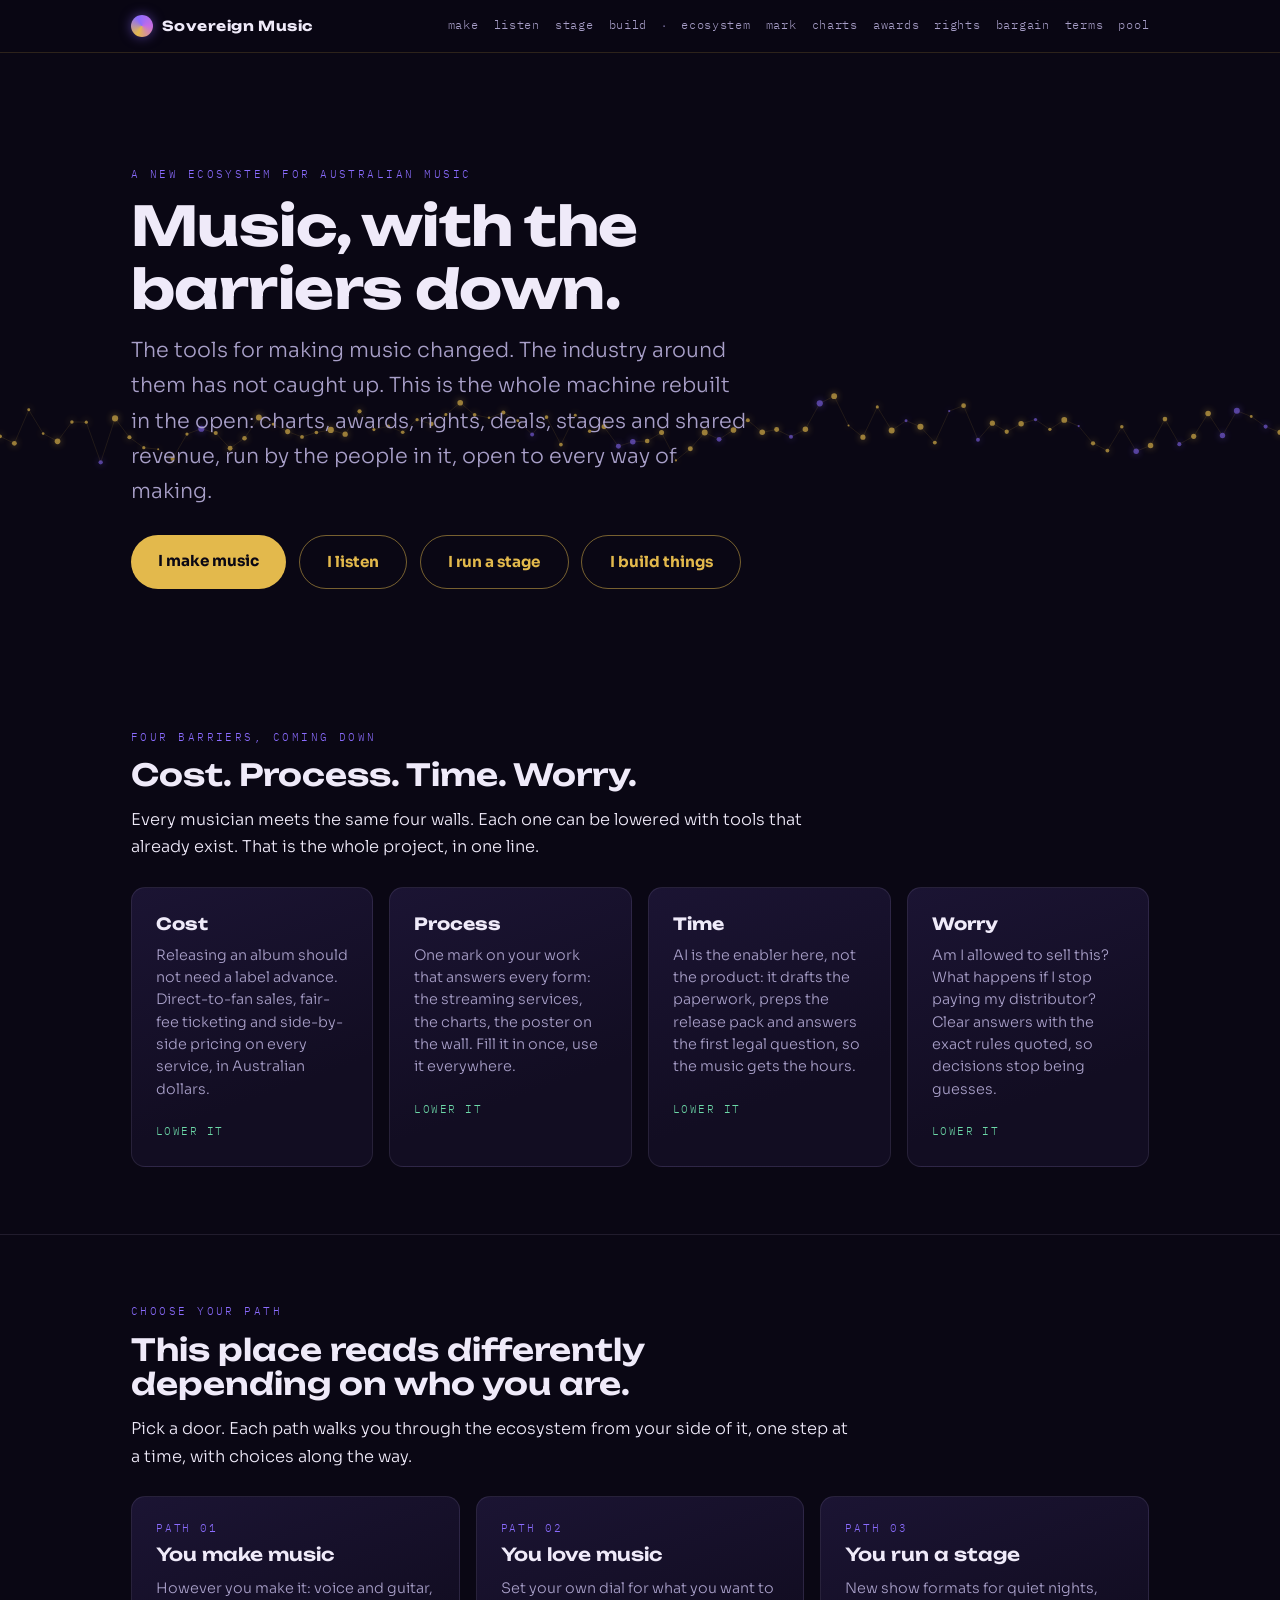
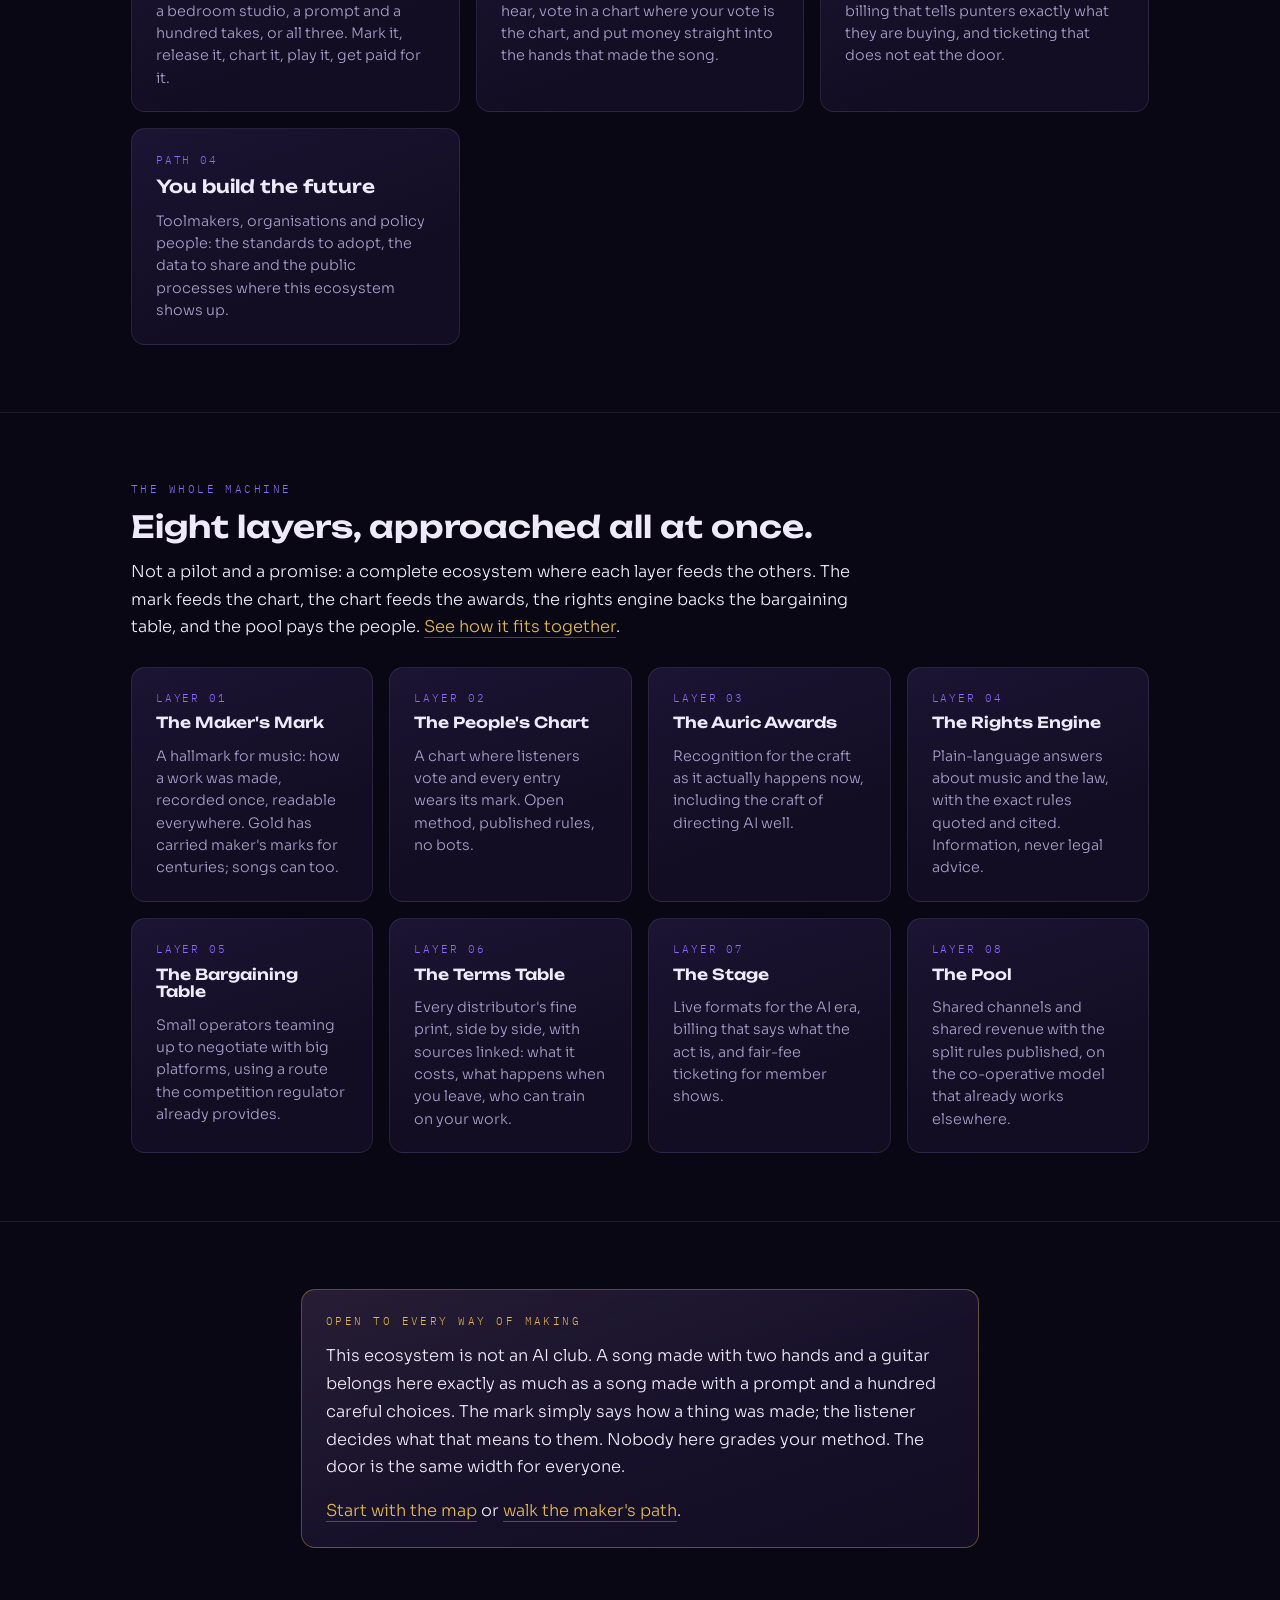
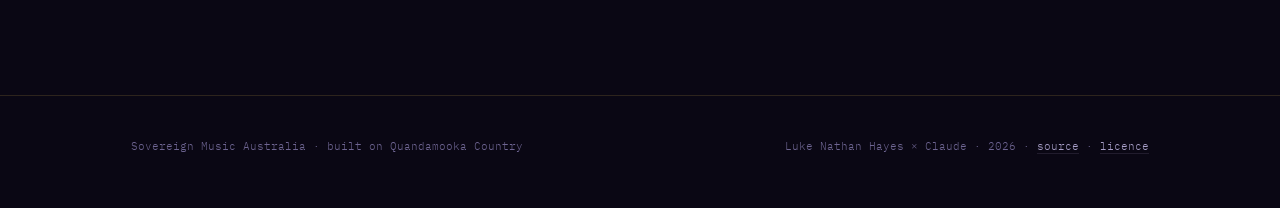
==== index.html @ 795845a3 "Sovereign Music Australia: the ecosystem site, first full build A gate, four paths and eight layers:" ====
<!DOCTYPE html>
<html lang="en-AU">
<head>
<meta charset="UTF-8">
<meta name="viewport" content="width=device-width, initial-scale=1.0">
<title>Sovereign Music Australia</title>
<meta name="description" content="A complete ecosystem for music made with today's tools: charts, awards, rights, deals, stages and shared revenue, run by the people in it.">
<link rel="preconnect" href="https://fonts.googleapis.com">
<link rel="preconnect" href="https://fonts.gstatic.com" crossorigin>
<link rel="stylesheet" href="https://fonts.googleapis.com/css2?family=Unbounded:wght@500;600;700&family=Sora:wght@300;400;600;700&family=IBM+Plex+Mono:wght@400;500&display=swap">
<link rel="stylesheet" href="assets/style.css">
</head>
<body>

<div id="site-header"></div>

<section class="hero">
  <canvas id="hero-canvas" aria-hidden="true"></canvas>
  <div class="wrap">
    <p class="eyebrow">A new ecosystem for Australian music</p>
    <h1>Music, with the<br>barriers down.</h1>
    <p class="lede">The tools for making music changed. The industry around them has not caught up. This is the whole machine rebuilt in the open: charts, awards, rights, deals, stages and shared revenue, run by the people in it, open to every way of making.</p>
    <div class="cta-row">
      <a class="cta" href="artist.html">I make music</a>
      <a class="cta ghost" href="listener.html">I listen</a>
      <a class="cta ghost" href="venue.html">I run a stage</a>
      <a class="cta ghost" href="allies.html">I build things</a>
    </div>
  </div>
</section>

<section class="block">
  <div class="wrap">
    <p class="eyebrow">Four barriers, coming down</p>
    <h2>Cost. Process. Time. Worry.</h2>
    <p class="narrow" style="margin-left:0">Every musician meets the same four walls. Each one can be lowered with tools that already exist. That is the whole project, in one line.</p>
    <div class="grid four" style="margin-top:1.6rem">
      <div class="card barrier reveal">
        <span class="word">Cost</span>
        <p class="d">Releasing an album should not need a label advance. Direct-to-fan sales, fair-fee ticketing and side-by-side pricing on every service, in Australian dollars.</p>
        <span class="down">lower it</span>
      </div>
      <div class="card barrier reveal">
        <span class="word">Process</span>
        <p class="d">One mark on your work that answers every form: the streaming services, the charts, the poster on the wall. Fill it in once, use it everywhere.</p>
        <span class="down">lower it</span>
      </div>
      <div class="card barrier reveal">
        <span class="word">Time</span>
        <p class="d">AI is the enabler here, not the product: it drafts the paperwork, preps the release pack and answers the first legal question, so the music gets the hours.</p>
        <span class="down">lower it</span>
      </div>
      <div class="card barrier reveal">
        <span class="word">Worry</span>
        <p class="d">Am I allowed to sell this? What happens if I stop paying my distributor? Clear answers with the exact rules quoted, so decisions stop being guesses.</p>
        <span class="down">lower it</span>
      </div>
    </div>
  </div>
</section>

<section class="block">
  <div class="wrap">
    <p class="eyebrow">Choose your path</p>
    <h2>This place reads differently depending on who you are.</h2>
    <p class="narrow" style="margin-left:0">Pick a door. Each path walks you through the ecosystem from your side of it, one step at a time, with choices along the way.</p>
    <div class="grid two" style="margin-top:1.6rem">
      <a class="card reveal" href="artist.html">
        <span class="n">Path 01</span>
        <h3 style="color:var(--plat)">You make music</h3>
        <p class="d">However you make it: voice and guitar, a bedroom studio, a prompt and a hundred takes, or all three. Mark it, release it, chart it, play it, get paid for it.</p>
      </a>
      <a class="card reveal" href="listener.html">
        <span class="n">Path 02</span>
        <h3 style="color:var(--plat)">You love music</h3>
        <p class="d">Set your own dial for what you want to hear, vote in a chart where your vote is the chart, and put money straight into the hands that made the song.</p>
      </a>
      <a class="card reveal" href="venue.html">
        <span class="n">Path 03</span>
        <h3 style="color:var(--plat)">You run a stage</h3>
        <p class="d">New show formats for quiet nights, billing that tells punters exactly what they are buying, and ticketing that does not eat the door.</p>
      </a>
      <a class="card reveal" href="allies.html">
        <span class="n">Path 04</span>
        <h3 style="color:var(--plat)">You build the future</h3>
        <p class="d">Toolmakers, organisations and policy people: the standards to adopt, the data to share and the public processes where this ecosystem shows up.</p>
      </a>
    </div>
  </div>
</section>

<section class="block">
  <div class="wrap">
    <p class="eyebrow">The whole machine</p>
    <h2>Eight layers, approached all at once.</h2>
    <p class="narrow" style="margin-left:0">Not a pilot and a promise: a complete ecosystem where each layer feeds the others. The mark feeds the chart, the chart feeds the awards, the rights engine backs the bargaining table, and the pool pays the people. <a href="ecosystem.html">See how it fits together</a>.</p>
    <div class="grid three" style="margin-top:1.6rem">
      <a class="card reveal" href="hallmark.html"><span class="n">Layer 01</span><h4>The Maker's Mark</h4><p class="d">A hallmark for music: how a work was made, recorded once, readable everywhere. Gold has carried maker's marks for centuries; songs can too.</p></a>
      <a class="card reveal" href="charts.html"><span class="n">Layer 02</span><h4>The People's Chart</h4><p class="d">A chart where listeners vote and every entry wears its mark. Open method, published rules, no bots.</p></a>
      <a class="card reveal" href="awards.html"><span class="n">Layer 03</span><h4>The Auric Awards</h4><p class="d">Recognition for the craft as it actually happens now, including the craft of directing AI well.</p></a>
      <a class="card reveal" href="rights.html"><span class="n">Layer 04</span><h4>The Rights Engine</h4><p class="d">Plain-language answers about music and the law, with the exact rules quoted and cited. Information, never legal advice.</p></a>
      <a class="card reveal" href="bargain.html"><span class="n">Layer 05</span><h4>The Bargaining Table</h4><p class="d">Small operators teaming up to negotiate with big platforms, using a route the competition regulator already provides.</p></a>
      <a class="card reveal" href="terms.html"><span class="n">Layer 06</span><h4>The Terms Table</h4><p class="d">Every distributor's fine print, side by side, with sources linked: what it costs, what happens when you leave, who can train on your work.</p></a>
      <a class="card reveal" href="venue.html"><span class="n">Layer 07</span><h4>The Stage</h4><p class="d">Live formats for the AI era, billing that says what the act is, and fair-fee ticketing for member shows.</p></a>
      <a class="card reveal" href="pool.html"><span class="n">Layer 08</span><h4>The Pool</h4><p class="d">Shared channels and shared revenue with the split rules published, on the co-operative model that already works elsewhere.</p></a>
    </div>
  </div>
</section>

<section class="block">
  <div class="wrap narrow" style="margin-left:auto">
    <div class="card regal reveal">
      <p class="eyebrow" style="color:var(--aurum)">Open to every way of making</p>
      <p>This ecosystem is not an AI club. A song made with two hands and a guitar belongs here exactly as much as a song made with a prompt and a hundred careful choices. The mark simply says how a thing was made; the listener decides what that means to them. Nobody here grades your method. The door is the same width for everyone.</p>
      <p style="margin-bottom:0"><a href="ecosystem.html">Start with the map</a> or <a href="artist.html">walk the maker's path</a>.</p>
    </div>
  </div>
</section>

<div id="site-footer"></div>

<script src="assets/site-nav.js" defer></script>
<script src="assets/motion.js" defer></script>
</body>
</html>
---- assets/style.css ----
/* Sovereign Music Australia · shared design system
   Royal futurist: midnight violet ground, aurum gold, electric royal accent.
   Single committed dark theme. Fonts: Unbounded (display), Sora (body), IBM Plex Mono (data). */

:root {
  --void: #0A0714;
  --midnight: #120D22;
  --veil: #1B1433;
  --raise: #241A42;
  --aurum: #E3B94C;
  --aurum-deep: #9C7A1E;
  --aurum-glow: rgba(227, 185, 76, 0.14);
  --royal: #8B6CFF;
  --royal-deep: #5335C8;
  --plasma: #C86CE3;
  --plat: #EFEAF9;
  --plat-soft: #A89FC8;
  --plat-faint: #6E6592;
  --line: rgba(227, 185, 76, 0.16);
  --line-soft: rgba(168, 159, 200, 0.14);
  --good: #6CD9A8;
  --note: #E3B94C;
  --radius: 14px;
}

* { box-sizing: border-box; }
html { scroll-behavior: smooth; }
@media (prefers-reduced-motion: reduce) {
  html { scroll-behavior: auto; }
  *, *::before, *::after { animation-duration: 0.01ms !important; animation-iteration-count: 1 !important; transition-duration: 0.01ms !important; }
}

body {
  margin: 0;
  background:
    radial-gradient(1200px 600px at 80% -10%, rgba(83, 53, 200, 0.18), transparent 60%),
    radial-gradient(900px 500px at 10% 110%, rgba(156, 122, 30, 0.10), transparent 60%),
    var(--void);
  color: var(--plat);
  font-family: "Sora", "Segoe UI", sans-serif;
  font-weight: 300;
  font-size: 1.02rem;
  line-height: 1.7;
  min-height: 100vh;
}

h1, h2, h3, h4 {
  font-family: "Unbounded", "Arial Black", sans-serif;
  line-height: 1.15;
  text-wrap: balance;
  font-weight: 600;
  margin: 0 0 0.8rem;
}
h1 { font-size: clamp(1.9rem, 5.5vw, 3.4rem); font-weight: 700; letter-spacing: -0.01em; }
h2 { font-size: clamp(1.35rem, 3vw, 1.9rem); margin-top: 0; }
h3 { font-size: 1.12rem; color: var(--aurum); margin-top: 2rem; }
h4 { font-size: 0.95rem; margin-top: 1.4rem; }
p { margin: 0 0 1rem; color: var(--plat); }
p.soft, .soft { color: var(--plat-soft); }
a { color: var(--aurum); text-decoration: none; border-bottom: 1px solid rgba(227, 185, 76, 0.35); transition: border-color 0.2s, color 0.2s; }
a:hover { color: #F2CE72; border-bottom-color: var(--aurum); }
a:focus-visible, button:focus-visible { outline: 2px solid var(--royal); outline-offset: 3px; border-radius: 2px; }
strong { font-weight: 600; color: var(--plat); }
ul, ol { margin: 0 0 1.1rem; padding-left: 1.25rem; }
li { margin-bottom: 0.5rem; color: var(--plat); }
li::marker { color: var(--aurum-deep); }

.mono { font-family: "IBM Plex Mono", monospace; }
.eyebrow {
  font-family: "IBM Plex Mono", monospace;
  font-size: 0.7rem;
  letter-spacing: 0.22em;
  text-transform: uppercase;
  color: var(--royal);
  margin: 0 0 0.7rem;
}
.gloss {
  color: var(--plat-soft);
  font-size: 0.88rem;
}

/* ---------- layout ---------- */
.wrap { max-width: 1060px; margin: 0 auto; padding: 0 1.3rem; }
.narrow { max-width: 720px; margin-left: auto; margin-right: auto; }
section.block { padding: 4.2rem 0; }
section.block + section.block { border-top: 1px solid var(--line-soft); }

.hero {
  position: relative;
  padding: 7rem 0 4.5rem;
  overflow: hidden;
}
.hero .lede {
  font-size: clamp(1.05rem, 2vw, 1.3rem);
  color: var(--plat-soft);
  max-width: 620px;
  font-weight: 300;
}
#hero-canvas {
  position: absolute; inset: 0;
  width: 100%; height: 100%;
  z-index: -1; opacity: 0.85;
}

/* ---------- header / nav ---------- */
.site-head {
  position: sticky; top: 0; z-index: 50;
  background: rgba(10, 7, 20, 0.82);
  backdrop-filter: blur(14px);
  border-bottom: 1px solid var(--line);
}
.site-head .bar {
  max-width: 1060px; margin: 0 auto; padding: 0.75rem 1.3rem;
  display: flex; align-items: center; gap: 1.2rem; flex-wrap: wrap;
}
.site-head .crest {
  font-family: "Unbounded", sans-serif;
  font-size: 0.86rem; font-weight: 700; letter-spacing: 0.04em;
  color: var(--plat); border: none;
  display: flex; align-items: center; gap: 0.55rem;
  white-space: nowrap;
}
.site-head .crest .sigil {
  width: 22px; height: 22px; border-radius: 50%;
  background: conic-gradient(from 210deg, var(--aurum), var(--royal), var(--plasma), var(--aurum));
  box-shadow: 0 0 12px rgba(139, 108, 255, 0.5);
  flex-shrink: 0;
}
.site-head nav { display: flex; gap: 0.15rem 0.95rem; flex-wrap: wrap; margin-left: auto; }
.site-head nav a {
  font-family: "IBM Plex Mono", monospace;
  font-size: 0.72rem; letter-spacing: 0.06em;
  color: var(--plat-soft); border-bottom: 1px solid transparent;
  padding: 0.2rem 0;
}
.site-head nav a:hover { color: var(--aurum); }
.site-head nav a[aria-current="page"] { color: var(--aurum); border-bottom-color: var(--aurum); }
.site-head nav .divider { color: var(--plat-faint); user-select: none; }

/* ---------- cards / grids ---------- */
.grid { display: grid; gap: 1rem; }
.grid.two { grid-template-columns: repeat(auto-fit, minmax(280px, 1fr)); }
.grid.three { grid-template-columns: repeat(auto-fit, minmax(230px, 1fr)); }
.grid.four { grid-template-columns: repeat(auto-fit, minmax(190px, 1fr)); }

.card {
  background: linear-gradient(160deg, var(--veil), var(--midnight) 70%);
  border: 1px solid var(--line-soft);
  border-radius: var(--radius);
  padding: 1.4rem 1.5rem;
  transition: transform 0.25s, border-color 0.25s, box-shadow 0.25s;
}
.card:hover { border-color: var(--line); }
a.card { border-bottom: 1px solid var(--line-soft); color: var(--plat); display: block; }
a.card:hover {
  transform: translateY(-3px);
  border-color: rgba(227, 185, 76, 0.45);
  box-shadow: 0 12px 32px rgba(0, 0, 0, 0.4), 0 0 0 1px rgba(227, 185, 76, 0.12);
}
.card .n {
  font-family: "IBM Plex Mono", monospace;
  font-size: 0.66rem; letter-spacing: 0.18em; color: var(--royal);
  text-transform: uppercase; display: block; margin-bottom: 0.4rem;
}
.card h3, .card h4 { margin-top: 0; }
.card p:last-child { margin-bottom: 0; }
.card .d { font-size: 0.9rem; color: var(--plat-soft); line-height: 1.55; }

.regal {
  border: 1px solid rgba(227, 185, 76, 0.35);
  background:
    linear-gradient(160deg, rgba(227, 185, 76, 0.06), transparent 55%),
    linear-gradient(160deg, var(--veil), var(--midnight));
}

/* ---------- choose-your-path ---------- */
.choices { display: flex; gap: 0.7rem; flex-wrap: wrap; margin: 1.2rem 0; }
button.choice {
  font-family: "Sora", sans-serif; font-weight: 600; font-size: 0.92rem;
  color: var(--plat); background: var(--veil);
  border: 1px solid var(--line-soft); border-radius: 999px;
  padding: 0.65rem 1.3rem; cursor: pointer;
  transition: border-color 0.2s, background 0.2s, color 0.2s;
}
button.choice:hover { border-color: var(--aurum); color: var(--aurum); }
button.choice[aria-pressed="true"] {
  background: var(--aurum); color: var(--void);
  border-color: var(--aurum); font-weight: 700;
}
[data-branch] { display: none; }
[data-branch].open { display: block; animation: rise 0.5s ease both; }
@keyframes rise { from { opacity: 0; transform: translateY(12px); } to { opacity: 1; transform: none; } }

/* ---------- journey steps ---------- */
.steps { counter-reset: step; display: grid; gap: 1rem; margin: 1.4rem 0; }
.step {
  counter-increment: step;
  display: grid; grid-template-columns: auto 1fr; gap: 1.1rem;
  background: var(--midnight);
  border: 1px solid var(--line-soft); border-radius: var(--radius);
  padding: 1.2rem 1.4rem;
}
.step::before {
  content: counter(step, decimal-leading-zero);
  font-family: "Unbounded", sans-serif; font-weight: 700;
  font-size: 1.3rem; color: var(--aurum);
  align-self: start; line-height: 1.3;
}
.step h4 { margin: 0 0 0.3rem; }
.step p { margin-bottom: 0.4rem; font-size: 0.94rem; color: var(--plat-soft); }
.step p:last-child { margin-bottom: 0; }

/* ---------- barriers ---------- */
.barrier { text-align: left; }
.barrier .word {
  font-family: "Unbounded", sans-serif; font-weight: 700; font-size: 1.05rem;
  color: var(--plat); display: block; margin-bottom: 0.3rem;
}
.barrier .down {
  font-family: "IBM Plex Mono", monospace; font-size: 0.66rem;
  letter-spacing: 0.14em; color: var(--good); text-transform: uppercase;
}

/* ---------- dial ---------- */
.dial-wrap { margin: 1.6rem 0; }
.dial-row { display: grid; grid-template-columns: minmax(110px, auto) 1fr auto; gap: 0.9rem; align-items: center; margin-bottom: 0.9rem; }
.dial-row label { font-family: "IBM Plex Mono", monospace; font-size: 0.74rem; color: var(--plat-soft); }
.dial-row output { font-family: "IBM Plex Mono", monospace; font-size: 0.74rem; color: var(--aurum); min-width: 7.5ch; text-align: right; }
input[type="range"].dial {
  -webkit-appearance: none; appearance: none;
  width: 100%; height: 6px; border-radius: 3px;
  background: linear-gradient(to right, var(--royal-deep), var(--aurum));
  outline-offset: 4px; cursor: pointer;
}
input[type="range"].dial::-webkit-slider-thumb {
  -webkit-appearance: none; appearance: none;
  width: 20px; height: 20px; border-radius: 50%;
  background: var(--aurum); border: 2px solid var(--void);
  box-shadow: 0 0 10px rgba(227, 185, 76, 0.6);
}
input[type="range"].dial::-moz-range-thumb {
  width: 20px; height: 20px; border-radius: 50%;
  background: var(--aurum); border: 2px solid var(--void);
  box-shadow: 0 0 10px rgba(227, 185, 76, 0.6);
}
.band-readout {
  font-family: "Unbounded", sans-serif; font-weight: 600; font-size: 1rem;
  color: var(--aurum); margin-top: 0.6rem;
}

/* ---------- tables ---------- */
.table-wrap { overflow-x: auto; border: 1px solid var(--line-soft); border-radius: var(--radius); }
table { border-collapse: collapse; width: 100%; font-size: 0.84rem; line-height: 1.55; font-variant-numeric: tabular-nums; }
th {
  font-family: "IBM Plex Mono", monospace; font-weight: 500;
  font-size: 0.66rem; text-transform: uppercase; letter-spacing: 0.1em;
  color: var(--aurum); text-align: left;
  background: var(--veil);
  padding: 0.7rem 0.9rem; border-bottom: 1px solid var(--line);
  white-space: nowrap;
}
td { padding: 0.65rem 0.9rem; border-bottom: 1px solid var(--line-soft); vertical-align: top; color: var(--plat-soft); }
tr:last-child td { border-bottom: none; }
td.yes { color: var(--good); }
.flag {
  font-family: "IBM Plex Mono", monospace; font-size: 0.62rem;
  letter-spacing: 0.08em; text-transform: uppercase;
  color: var(--plasma);
}

/* ---------- time words ---------- */
.when {
  display: inline-block; vertical-align: middle;
  font-family: "IBM Plex Mono", monospace; font-size: 0.62rem;
  letter-spacing: 0.12em; text-transform: uppercase;
  padding: 0.16rem 0.6rem; border-radius: 999px; white-space: nowrap;
}
.when.today { color: var(--good); border: 1px solid rgba(108, 217, 168, 0.4); }
.when.forming { color: var(--aurum); border: 1px solid rgba(227, 185, 76, 0.4); }
.when.horizon { color: var(--royal); border: 1px solid rgba(139, 108, 255, 0.4); }

/* ---------- chart demo ---------- */
.chart-demo { display: grid; gap: 0.55rem; margin: 1.4rem 0; }
.chart-bar {
  display: grid; grid-template-columns: 2.2rem 1fr auto; gap: 0.8rem; align-items: center;
  background: var(--midnight); border: 1px solid var(--line-soft);
  border-radius: 10px; padding: 0.6rem 0.9rem;
}
.chart-bar .pos { font-family: "Unbounded", sans-serif; font-weight: 700; color: var(--aurum); font-size: 1rem; }
.chart-bar .meta { min-width: 0; }
.chart-bar .title { font-weight: 600; font-size: 0.92rem; color: var(--plat); }
.chart-bar .sub { font-family: "IBM Plex Mono", monospace; font-size: 0.68rem; color: var(--plat-faint); }
.chart-bar .fill {
  grid-column: 1 / -1; height: 4px; border-radius: 2px;
  background: linear-gradient(to right, var(--royal), var(--aurum));
  transform-origin: left; transform: scaleX(var(--v, 0.5));
}

/* ---------- reveal on scroll ---------- */
.reveal { opacity: 0; transform: translateY(18px); transition: opacity 0.7s ease, transform 0.7s ease; }
.reveal.lit { opacity: 1; transform: none; }
@media (prefers-reduced-motion: reduce) { .reveal { opacity: 1; transform: none; } }

/* ---------- CTAs ---------- */
.cta-row { display: flex; gap: 0.8rem; flex-wrap: wrap; margin: 1.6rem 0 0; }
a.cta {
  font-family: "Sora", sans-serif; font-weight: 700; font-size: 0.95rem;
  background: var(--aurum); color: var(--void);
  border: none; border-radius: 999px; padding: 0.8rem 1.7rem;
  transition: transform 0.2s, box-shadow 0.2s;
}
a.cta:hover { transform: translateY(-2px); box-shadow: 0 8px 24px rgba(227, 185, 76, 0.25); color: var(--void); }
a.cta.ghost { background: transparent; color: var(--aurum); border: 1px solid rgba(227, 185, 76, 0.5); }
a.cta.ghost:hover { border-color: var(--aurum); }

/* ---------- footer ---------- */
.site-foot {
  border-top: 1px solid var(--line);
  margin-top: 5rem; padding: 2.4rem 0 3.2rem;
  font-family: "IBM Plex Mono", monospace;
  font-size: 0.7rem; color: var(--plat-faint); line-height: 2;
}
.site-foot a { color: var(--plat-soft); border-bottom-color: var(--line-soft); }
.site-foot a:hover { color: var(--aurum); }
.site-foot .foot-grid { display: flex; flex-wrap: wrap; gap: 0.4rem 2rem; justify-content: space-between; }

@media (max-width: 640px) {
  .hero { padding-top: 4.5rem; }
  section.block { padding: 3rem 0; }
  .dial-row { grid-template-columns: 1fr auto; }
  .dial-row label { grid-column: 1 / -1; }
}
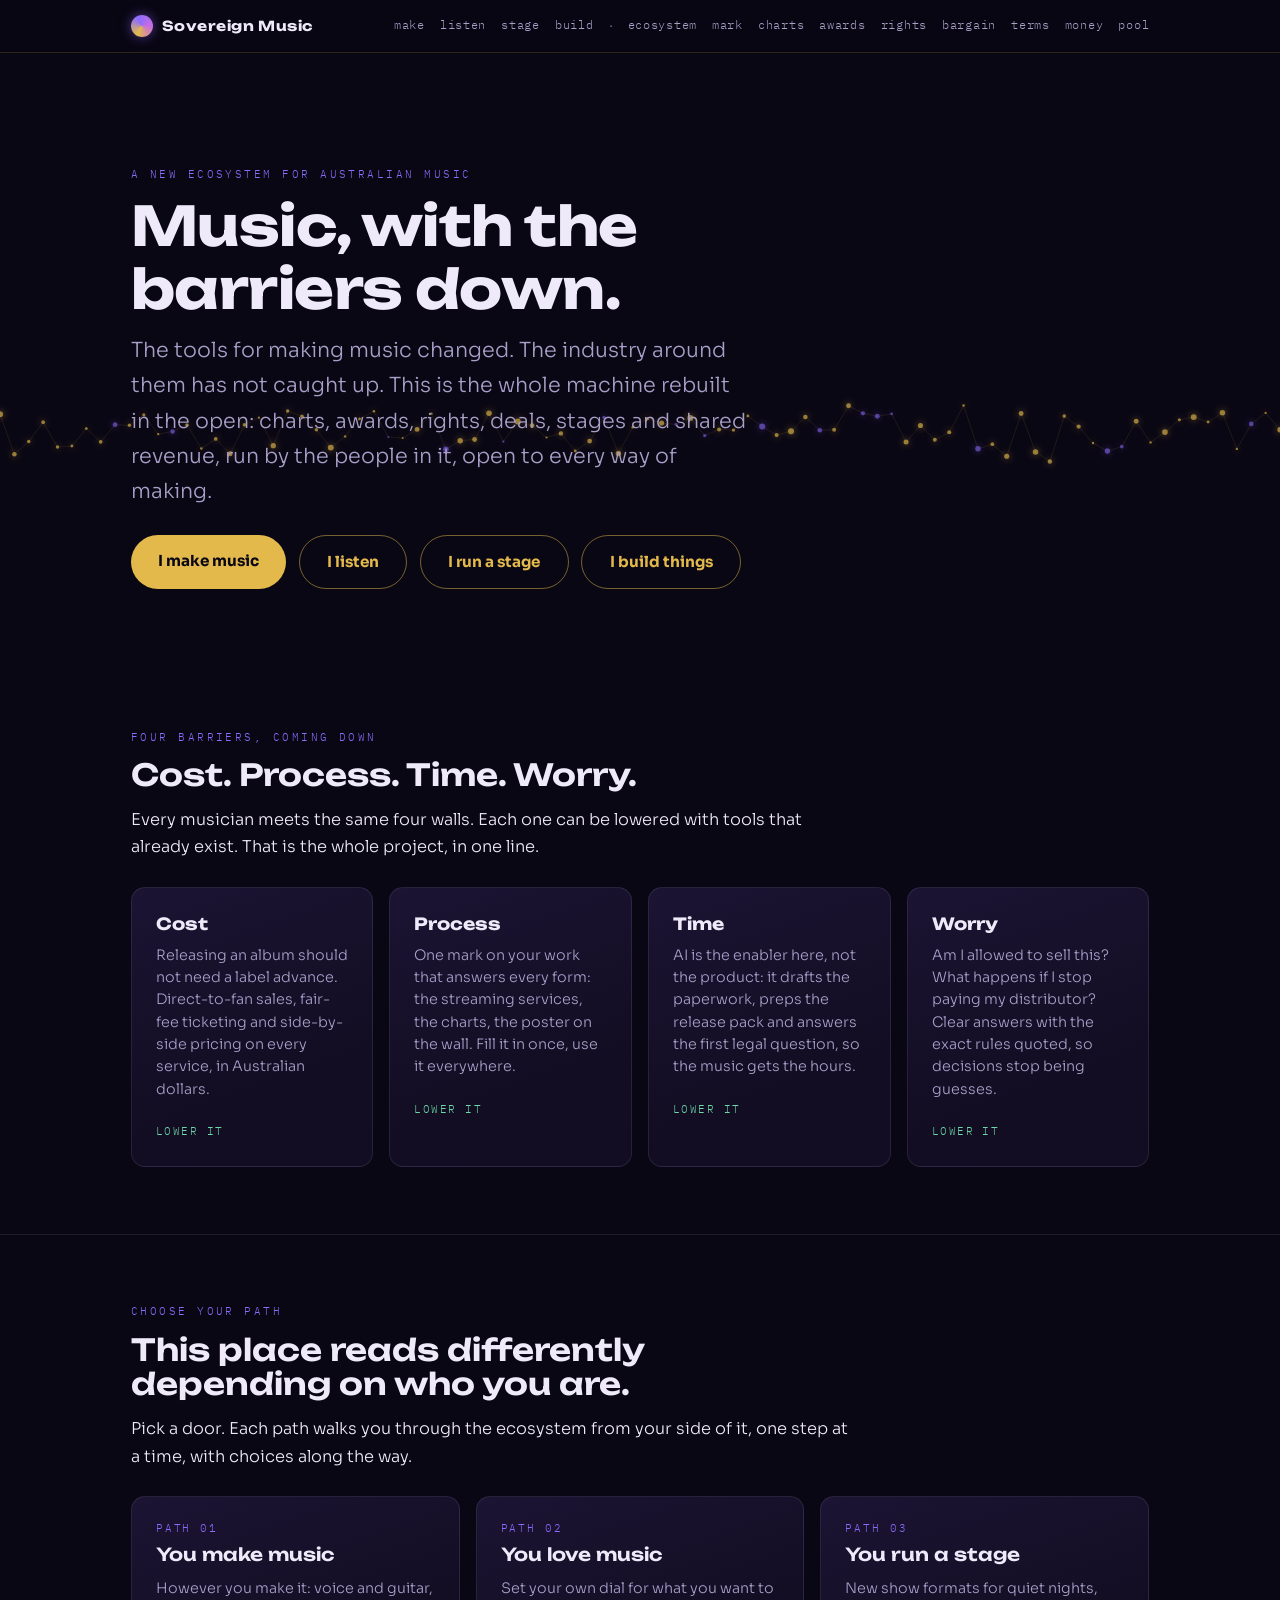
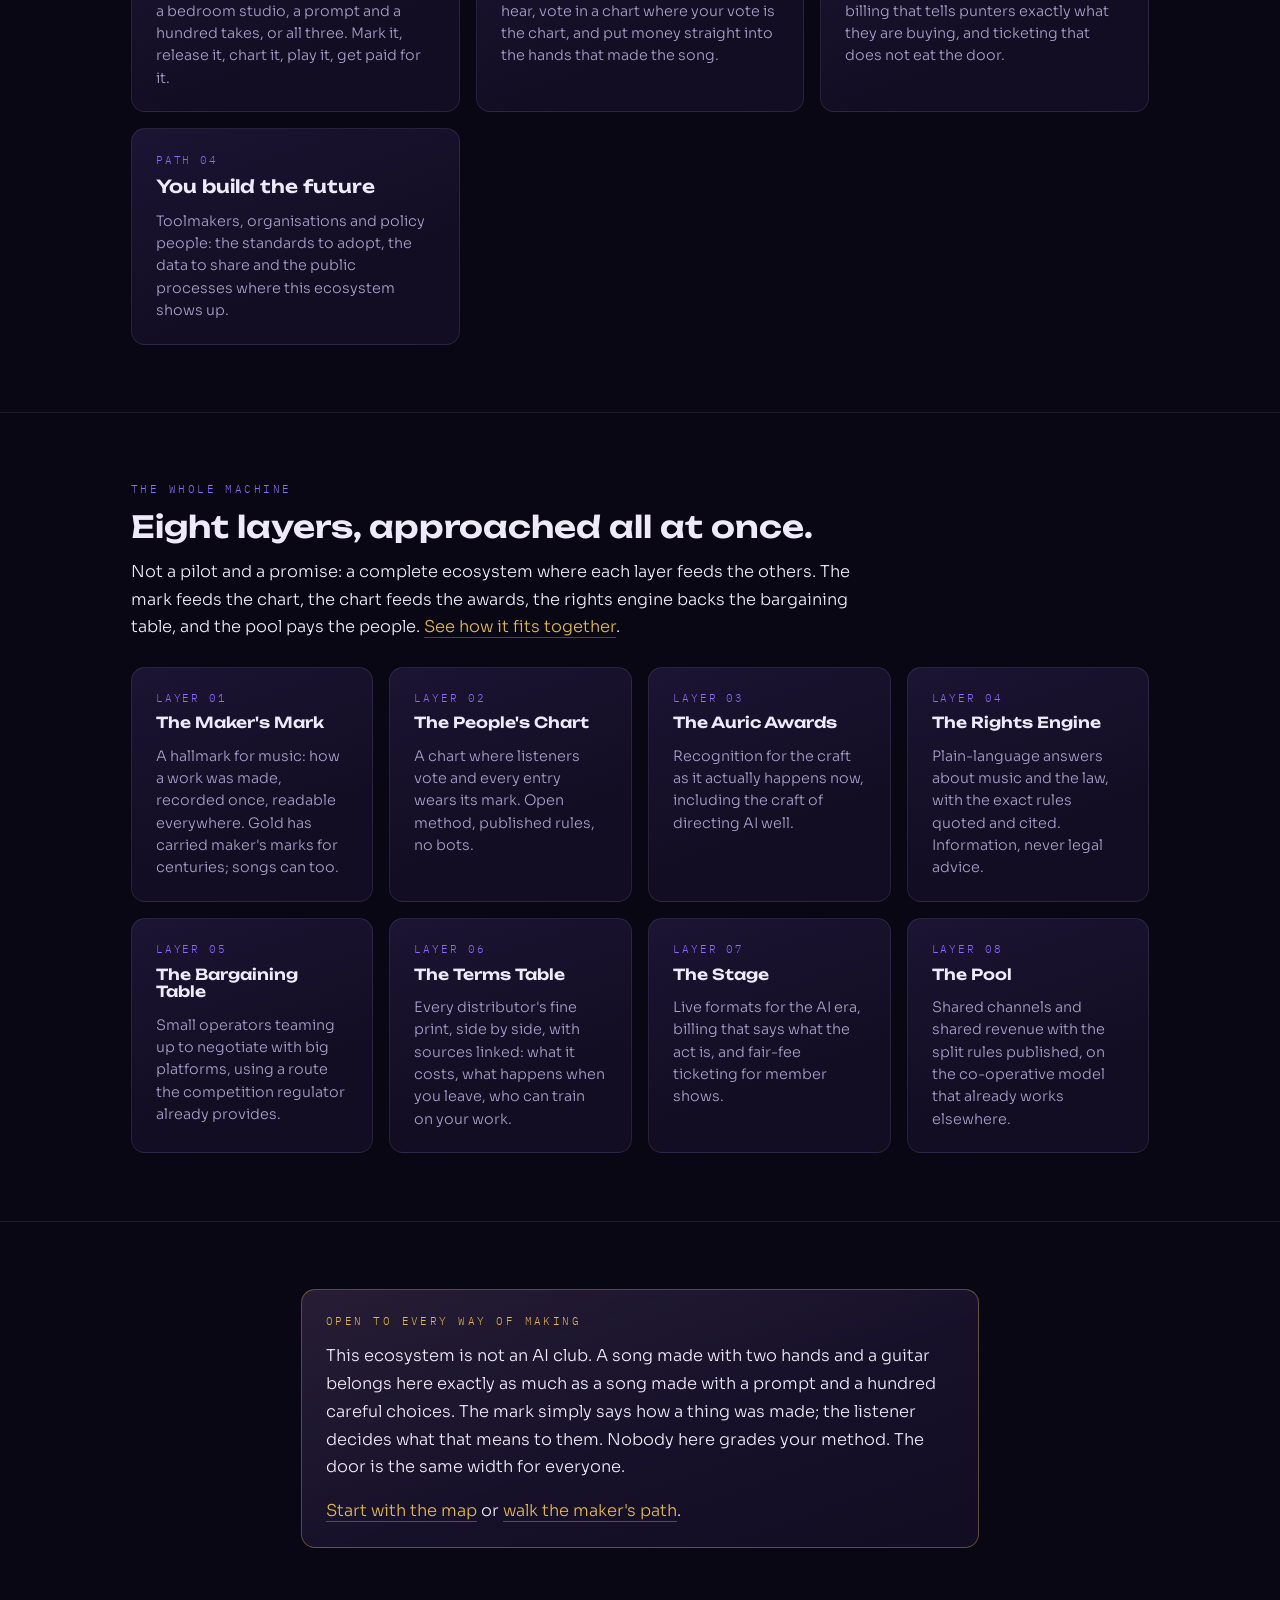
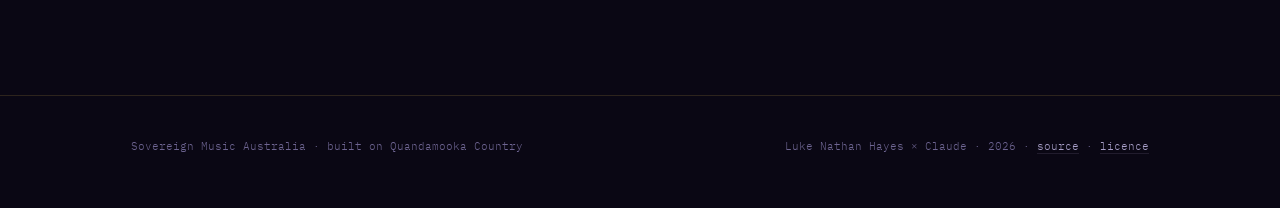
==== commit e94afc97: "Add a treble clef favicon Gold G clef on the midnight ground, matching the site palette. The outline" ====
--- a/index.html
+++ b/index.html
@@ -8,6 +8,7 @@
 <link rel="preconnect" href="https://fonts.googleapis.com">
 <link rel="preconnect" href="https://fonts.gstatic.com" crossorigin>
 <link rel="stylesheet" href="https://fonts.googleapis.com/css2?family=Unbounded:wght@500;600;700&family=Sora:wght@300;400;600;700&family=IBM+Plex+Mono:wght@400;500&display=swap">
+<link rel="icon" href="assets/favicon.svg" type="image/svg+xml">
 <link rel="stylesheet" href="assets/style.css">
 </head>
 <body>
